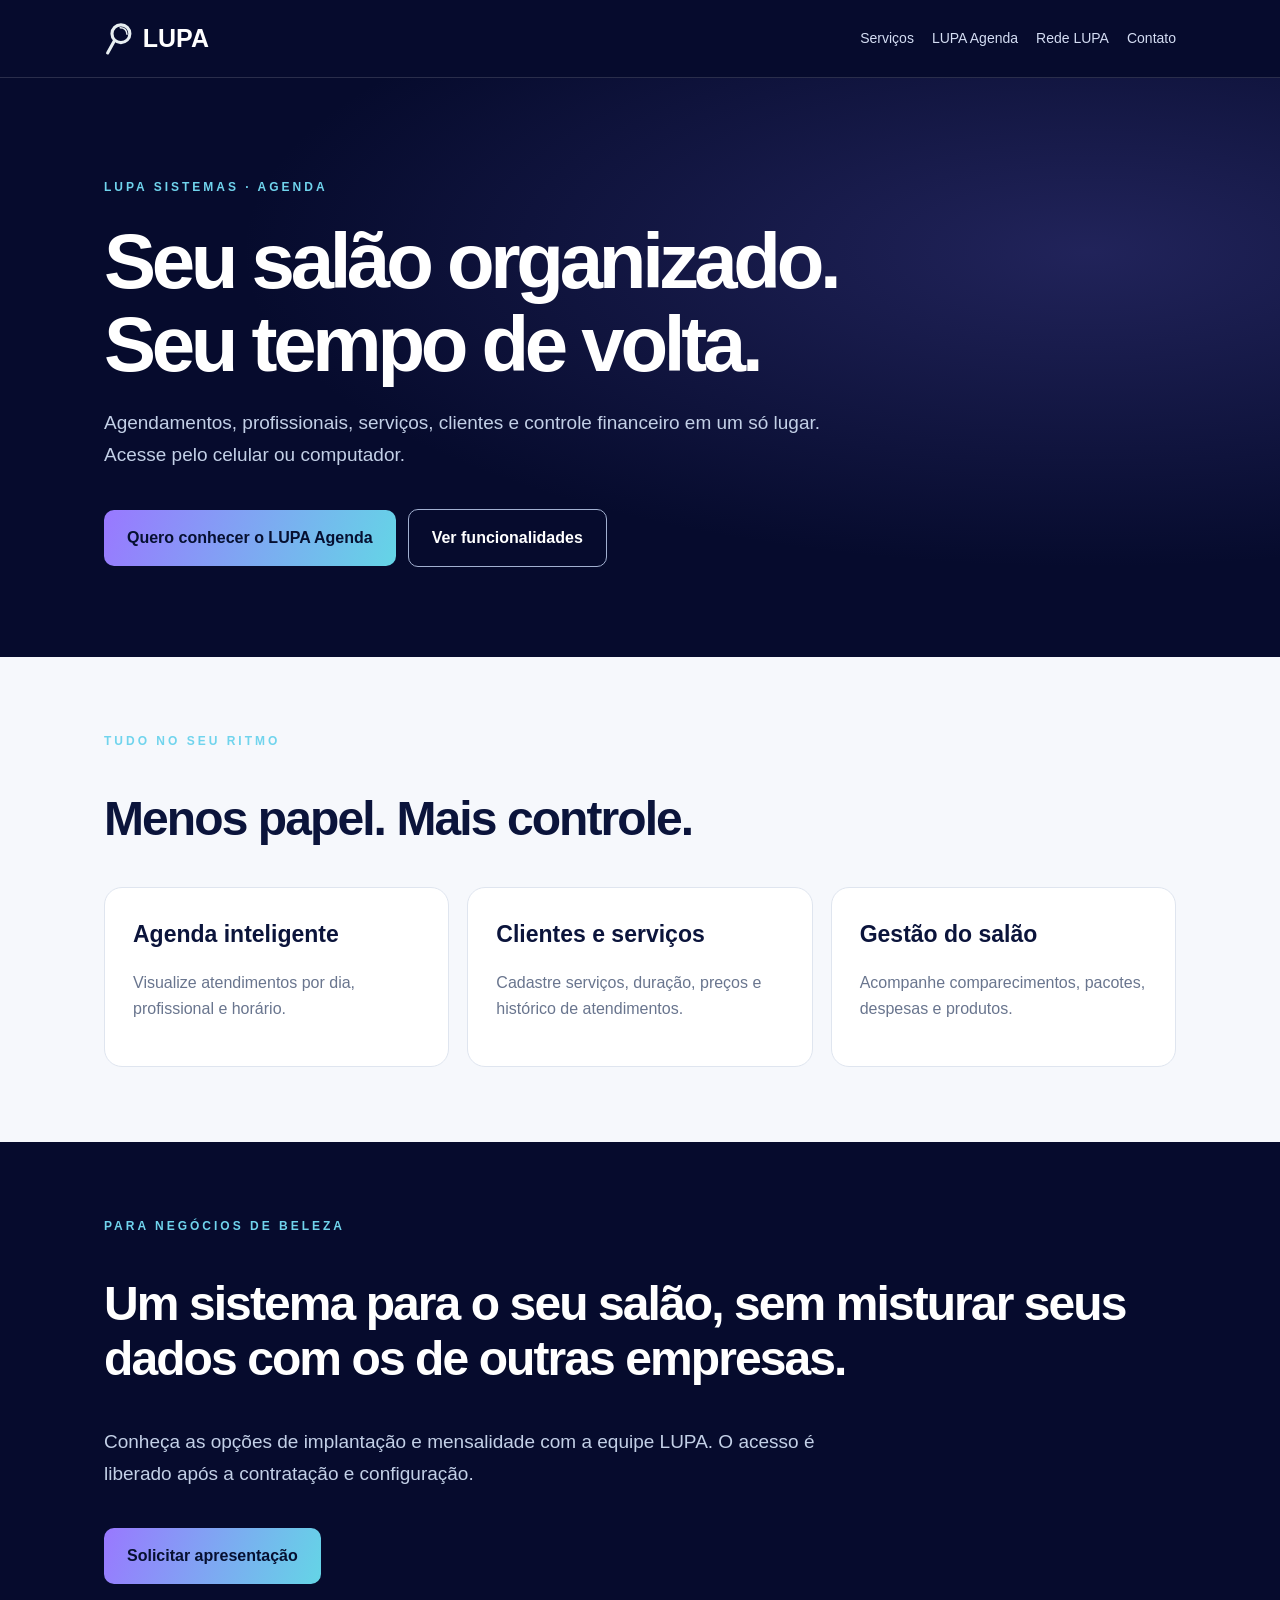
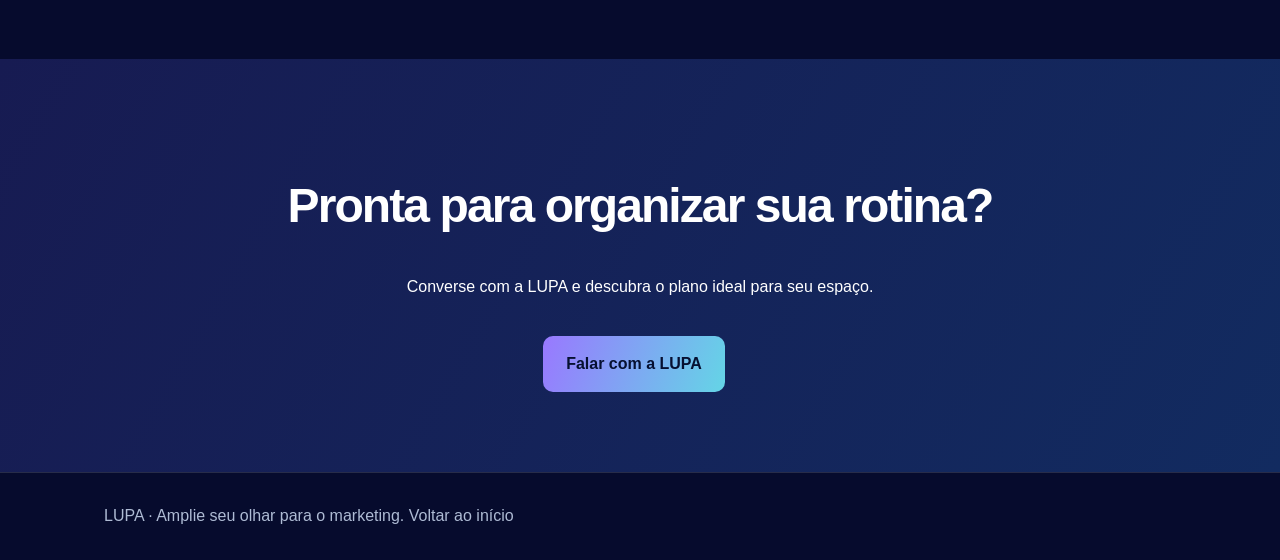
==== lupa-agenda.html @ 725ac6a0 "feat: criar página demonstrativa lupa-agenda.html" ====
<!doctype html><html lang="pt-BR"><head><meta charset="utf-8"><meta name="viewport" content="width=device-width,initial-scale=1"><meta name="description" content="Conheça o sistema de agendamentos para salões e profissionais de beleza."><meta name="robots" content="noindex,nofollow"><title>LUPA Agenda | LUPA</title><link rel="icon" href="assets/simbolo-lupa.svg"><style>:root{--bg:#060b2d;--accent:#70d4ed;--purple:#9b83ff}*{box-sizing:border-box}body{margin:0;background:var(--bg);color:#fff;font:16px/1.65 Inter,Arial,sans-serif}a{color:inherit;text-decoration:none}.wrap{max-width:1120px;margin:auto;padding:0 24px}header{border-bottom:1px solid #ffffff25;padding:18px 0}.nav{display:flex;align-items:center;justify-content:space-between;gap:15px;flex-wrap:wrap}.logo{display:flex;align-items:center;gap:10px;font-size:25px;font-weight:900}.logo img{height:36px}.navlinks{display:flex;gap:18px;flex-wrap:wrap;font-size:14px;color:#d4ddf3}.hero{padding:100px 0 90px;background:radial-gradient(ellipse at 85% 30%,#403f8e77,transparent 55%)}.eyebrow{color:var(--accent);font-size:12px;letter-spacing:3px;font-weight:800;text-transform:uppercase}h1{font-size:clamp(42px,7vw,78px);line-height:1.06;letter-spacing:-.055em;max-width:850px;margin:22px 0}h2{font-size:clamp(30px,4vw,48px);line-height:1.14;letter-spacing:-.04em}h3{font-size:23px;margin:0 0 8px}.lead{font-size:19px;color:#c3d0e7;max-width:720px}.btn{display:inline-block;background:linear-gradient(110deg,#9978ff,#64d5e6);color:#061031;padding:15px 23px;border-radius:10px;font-weight:800;margin:20px 12px 0 0}.btn.secondary{background:transparent;color:white;border:1px solid #a2b0d0}.section{padding:75px 0}.light{background:#f6f8fc;color:#0b143b}.muted{color:#69758e}.grid{display:grid;grid-template-columns:repeat(3,1fr);gap:18px;margin-top:35px}.card{background:#fff;border:1px solid #dfe5ef;border-radius:18px;padding:28px}.card p{color:#69758e}.darkcard{background:#121b47;border:1px solid #ffffff24;color:#fff}.darkcard p{color:#c1cce1}.price{font-size:32px;font-weight:900;color:#252f68}.price small{font-size:14px;font-weight:400}.fine{font-size:13px;opacity:.75}.steps{counter-reset:step}.steps .card:before{counter-increment:step;content:'0' counter(step);display:block;color:#6a5fd0;font-weight:900;margin-bottom:15px}.cta{text-align:center;padding:80px 20px;background:linear-gradient(120deg,#171b52,#122b60)}footer{padding:30px 0;color:#aebbd4;border-top:1px solid #ffffff22}@media(max-width:760px){.hero{padding:65px 0}.grid{grid-template-columns:1fr}.navlinks{font-size:12px;gap:12px}}</style></head><body><header><div class="wrap nav"><a class="logo" href="./"><img src="assets/simbolo-lupa.svg" alt="">LUPA</a><nav class="navlinks"><a href="./#servicos">Serviços</a><a href="lupa-agenda.html">LUPA Agenda</a><a href="rede-lupa.html">Rede LUPA</a><a href="./#orcamento">Contato</a></nav></div></header><main><section class="hero"><div class="wrap"><div class="eyebrow">LUPA SISTEMAS · AGENDA</div><h1>Seu salão organizado.<br>Seu tempo de volta.</h1><p class="lead">Agendamentos, profissionais, serviços, clientes e controle financeiro em um só lugar. Acesse pelo celular ou computador.</p><a class="btn" href="./#orcamento">Quero conhecer o LUPA Agenda</a><a class="btn secondary" href="#funcionalidades">Ver funcionalidades</a></div></section><section class="section light" id="funcionalidades"><div class="wrap"><div class="eyebrow">Tudo no seu ritmo</div><h2>Menos papel. Mais controle.</h2><div class="grid"><article class="card"><h3>Agenda inteligente</h3><p>Visualize atendimentos por dia, profissional e horário.</p></article><article class="card"><h3>Clientes e serviços</h3><p>Cadastre serviços, duração, preços e histórico de atendimentos.</p></article><article class="card"><h3>Gestão do salão</h3><p>Acompanhe comparecimentos, pacotes, despesas e produtos.</p></article></div></div></section><section class="section"><div class="wrap"><div class="eyebrow">Para negócios de beleza</div><h2>Um sistema para o seu salão, sem misturar seus dados com os de outras empresas.</h2><p class="lead">Conheça as opções de implantação e mensalidade com a equipe LUPA. O acesso é liberado após a contratação e configuração.</p><a class="btn" href="./#orcamento">Solicitar apresentação</a></div></section><section class="cta"><div class="wrap"><h2>Pronta para organizar sua rotina?</h2><p>Converse com a LUPA e descubra o plano ideal para seu espaço.</p><a class="btn" href="./#orcamento">Falar com a LUPA</a></div></section></main><footer><div class="wrap">LUPA · Amplie seu olhar para o marketing. <a href="./">Voltar ao início</a></div></footer></body></html>
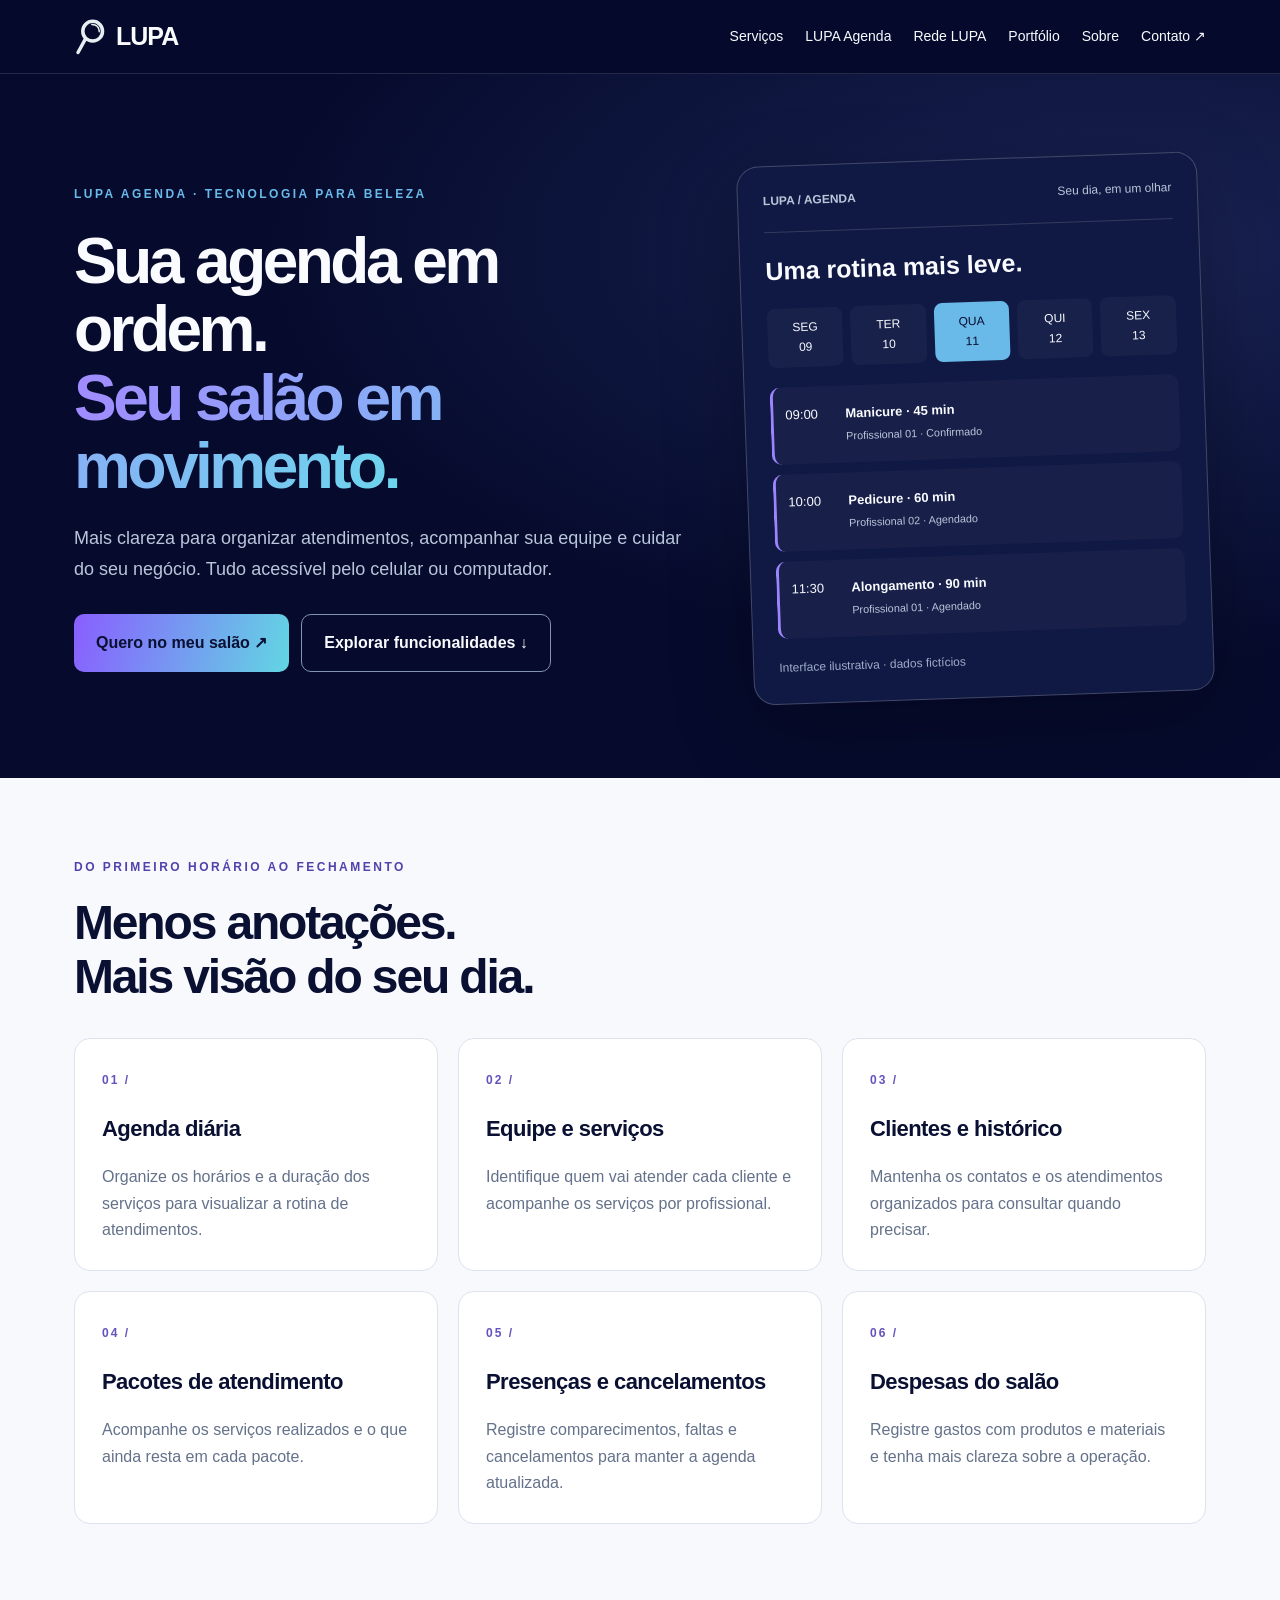
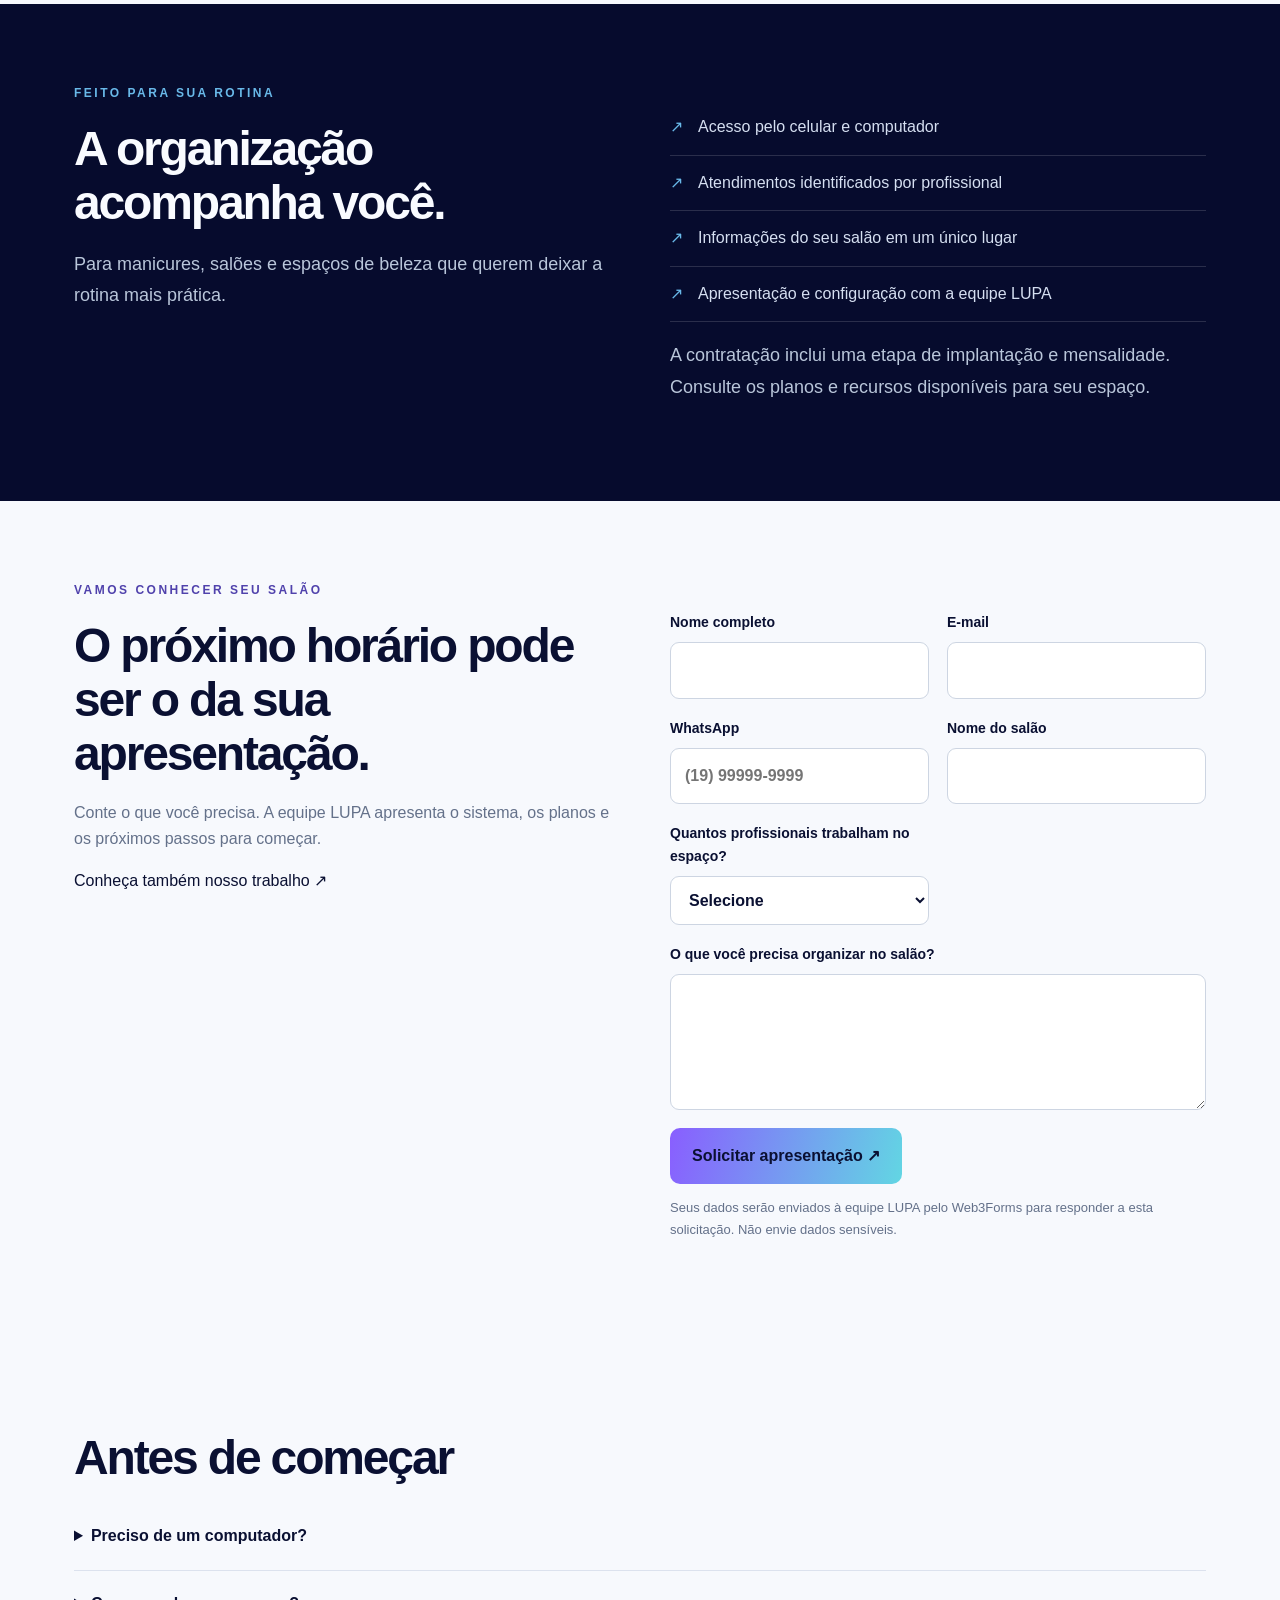
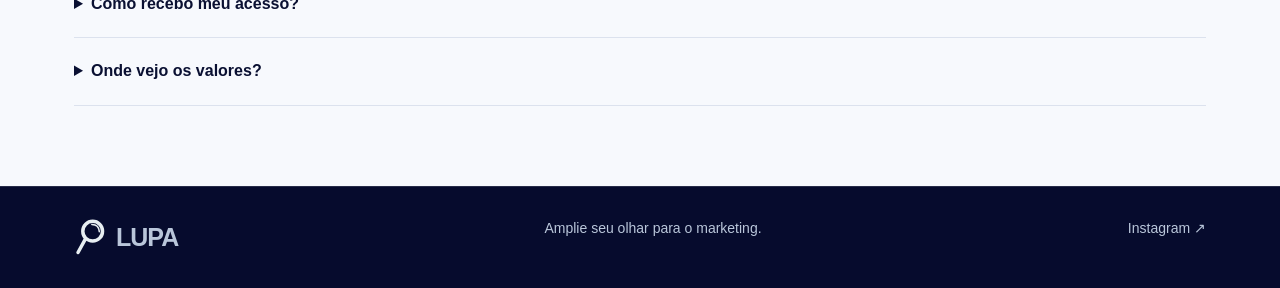
==== commit 4eaa7d68: "Modernize LUPA solution pages and correct public conversion flows" ====
--- a/lupa-agenda.html
+++ b/lupa-agenda.html
@@ -1 +1 @@
-<!doctype html><html lang="pt-BR"><head><meta charset="utf-8"><meta name="viewport" content="width=device-width,initial-scale=1"><meta name="description" content="Conheça o sistema de agendamentos para salões e profissionais de beleza."><meta name="robots" content="noindex,nofollow"><title>LUPA Agenda | LUPA</title><link rel="icon" href="assets/simbolo-lupa.svg"><style>:root{--bg:#060b2d;--accent:#70d4ed;--purple:#9b83ff}*{box-sizing:border-box}body{margin:0;background:var(--bg);color:#fff;font:16px/1.65 Inter,Arial,sans-serif}a{color:inherit;text-decoration:none}.wrap{max-width:1120px;margin:auto;padding:0 24px}header{border-bottom:1px solid #ffffff25;padding:18px 0}.nav{display:flex;align-items:center;justify-content:space-between;gap:15px;flex-wrap:wrap}.logo{display:flex;align-items:center;gap:10px;font-size:25px;font-weight:900}.logo img{height:36px}.navlinks{display:flex;gap:18px;flex-wrap:wrap;font-size:14px;color:#d4ddf3}.hero{padding:100px 0 90px;background:radial-gradient(ellipse at 85% 30%,#403f8e77,transparent 55%)}.eyebrow{color:var(--accent);font-size:12px;letter-spacing:3px;font-weight:800;text-transform:uppercase}h1{font-size:clamp(42px,7vw,78px);line-height:1.06;letter-spacing:-.055em;max-width:850px;margin:22px 0}h2{font-size:clamp(30px,4vw,48px);line-height:1.14;letter-spacing:-.04em}h3{font-size:23px;margin:0 0 8px}.lead{font-size:19px;color:#c3d0e7;max-width:720px}.btn{display:inline-block;background:linear-gradient(110deg,#9978ff,#64d5e6);color:#061031;padding:15px 23px;border-radius:10px;font-weight:800;margin:20px 12px 0 0}.btn.secondary{background:transparent;color:white;border:1px solid #a2b0d0}.section{padding:75px 0}.light{background:#f6f8fc;color:#0b143b}.muted{color:#69758e}.grid{display:grid;grid-template-columns:repeat(3,1fr);gap:18px;margin-top:35px}.card{background:#fff;border:1px solid #dfe5ef;border-radius:18px;padding:28px}.card p{color:#69758e}.darkcard{background:#121b47;border:1px solid #ffffff24;color:#fff}.darkcard p{color:#c1cce1}.price{font-size:32px;font-weight:900;color:#252f68}.price small{font-size:14px;font-weight:400}.fine{font-size:13px;opacity:.75}.steps{counter-reset:step}.steps .card:before{counter-increment:step;content:'0' counter(step);display:block;color:#6a5fd0;font-weight:900;margin-bottom:15px}.cta{text-align:center;padding:80px 20px;background:linear-gradient(120deg,#171b52,#122b60)}footer{padding:30px 0;color:#aebbd4;border-top:1px solid #ffffff22}@media(max-width:760px){.hero{padding:65px 0}.grid{grid-template-columns:1fr}.navlinks{font-size:12px;gap:12px}}</style></head><body><header><div class="wrap nav"><a class="logo" href="./"><img src="assets/simbolo-lupa.svg" alt="">LUPA</a><nav class="navlinks"><a href="./#servicos">Serviços</a><a href="lupa-agenda.html">LUPA Agenda</a><a href="rede-lupa.html">Rede LUPA</a><a href="./#orcamento">Contato</a></nav></div></header><main><section class="hero"><div class="wrap"><div class="eyebrow">LUPA SISTEMAS · AGENDA</div><h1>Seu salão organizado.<br>Seu tempo de volta.</h1><p class="lead">Agendamentos, profissionais, serviços, clientes e controle financeiro em um só lugar. Acesse pelo celular ou computador.</p><a class="btn" href="./#orcamento">Quero conhecer o LUPA Agenda</a><a class="btn secondary" href="#funcionalidades">Ver funcionalidades</a></div></section><section class="section light" id="funcionalidades"><div class="wrap"><div class="eyebrow">Tudo no seu ritmo</div><h2>Menos papel. Mais controle.</h2><div class="grid"><article class="card"><h3>Agenda inteligente</h3><p>Visualize atendimentos por dia, profissional e horário.</p></article><article class="card"><h3>Clientes e serviços</h3><p>Cadastre serviços, duração, preços e histórico de atendimentos.</p></article><article class="card"><h3>Gestão do salão</h3><p>Acompanhe comparecimentos, pacotes, despesas e produtos.</p></article></div></div></section><section class="section"><div class="wrap"><div class="eyebrow">Para negócios de beleza</div><h2>Um sistema para o seu salão, sem misturar seus dados com os de outras empresas.</h2><p class="lead">Conheça as opções de implantação e mensalidade com a equipe LUPA. O acesso é liberado após a contratação e configuração.</p><a class="btn" href="./#orcamento">Solicitar apresentação</a></div></section><section class="cta"><div class="wrap"><h2>Pronta para organizar sua rotina?</h2><p>Converse com a LUPA e descubra o plano ideal para seu espaço.</p><a class="btn" href="./#orcamento">Falar com a LUPA</a></div></section></main><footer><div class="wrap">LUPA · Amplie seu olhar para o marketing. <a href="./">Voltar ao início</a></div></footer></body></html>+<!doctype html><html lang="pt-BR"><head><meta charset="utf-8"><meta name="viewport" content="width=device-width,initial-scale=1"><meta name="theme-color" content="#060b2d"><title>LUPA Agenda | Mais controle para seu salão</title><meta name="description" content="Organize os horários, clientes, profissionais e serviços do seu salão com o LUPA Agenda. Solicite uma apresentação."><link rel="canonical" href="https://lupamarketingbr-coder.github.io/site-lupa/lupa-agenda.html"><link rel="icon" href="assets/simbolo-lupa.svg"><link rel="stylesheet" href="assets/site.css?v=20261113"><script src="assets/site.js?v=20261113" defer></script></head><body><a class="skip" href="#conteudo">Pular para o conteúdo</a><header><nav class="nav" aria-label="Principal"><a class="brand" href="./"><img src="assets/simbolo-lupa.svg" alt="Símbolo LUPA">LUPA</a><div class="navlinks"><a href="./#servicos">Serviços</a><a href="lupa-agenda.html">LUPA Agenda</a><a href="rede-lupa.html">Rede LUPA</a><a href="./#portfolio">Portfólio</a><a href="./#sobre">Sobre</a><a href="./#orcamento">Contato ↗</a></div><details class="mobile-menu"><summary>Menu ☰</summary><div class="mobile-menu-links"><a href="./#servicos">Serviços</a><a href="lupa-agenda.html">LUPA Agenda</a><a href="rede-lupa.html">Rede LUPA</a><a href="./#portfolio">Portfólio</a><a href="./#sobre">Sobre</a><a href="./#orcamento">Contato ↗</a></div></details></nav></header><main id="conteudo"><section class="solution-hero"><div class="wrap"><div><div class="eyebrow">LUPA Agenda · Tecnologia para beleza</div><h1>Sua agenda em ordem.<br><span class="gradient">Seu salão em movimento.</span></h1><p class="lead">Mais clareza para organizar atendimentos, acompanhar sua equipe e cuidar do seu negócio. Tudo acessível pelo celular ou computador.</p><div class="actions"><a class="button" href="#contratar">Quero no meu salão ↗</a><a class="button outline" href="#funcionalidades">Explorar funcionalidades ↓</a></div></div><div class="demo" aria-label="Exemplo ilustrativo de agenda"><div class="demo-top"><strong>LUPA / AGENDA</strong><span>Seu dia, em um olhar</span></div><div class="demo-title">Uma rotina mais leve.</div><div class="demo-days"><span>SEG<br>09</span><span>TER<br>10</span><span class="active">QUA<br>11</span><span>QUI<br>12</span><span>SEX<br>13</span></div><div class="appointment"><span>09:00</span><div><strong>Manicure · 45 min</strong><small>Profissional 01 · Confirmado</small></div></div><div class="appointment"><span>10:00</span><div><strong>Pedicure · 60 min</strong><small>Profissional 02 · Agendado</small></div></div><div class="appointment"><span>11:30</span><div><strong>Alongamento · 90 min</strong><small>Profissional 01 · Agendado</small></div></div><p class="demo-caption">Interface ilustrativa · dados fictícios</p></div></div></section><section class="section light" id="funcionalidades"><div class="wrap"><div class="eyebrow">Do primeiro horário ao fechamento</div><h2>Menos anotações.<br>Mais visão do seu dia.</h2><div class="grid"><article class="feature"><span class="number">01 /</span><h3>Agenda diária</h3><p>Organize os horários e a duração dos serviços para visualizar a rotina de atendimentos.</p></article><article class="feature"><span class="number">02 /</span><h3>Equipe e serviços</h3><p>Identifique quem vai atender cada cliente e acompanhe os serviços por profissional.</p></article><article class="feature"><span class="number">03 /</span><h3>Clientes e histórico</h3><p>Mantenha os contatos e os atendimentos organizados para consultar quando precisar.</p></article><article class="feature"><span class="number">04 /</span><h3>Pacotes de atendimento</h3><p>Acompanhe os serviços realizados e o que ainda resta em cada pacote.</p></article><article class="feature"><span class="number">05 /</span><h3>Presenças e cancelamentos</h3><p>Registre comparecimentos, faltas e cancelamentos para manter a agenda atualizada.</p></article><article class="feature"><span class="number">06 /</span><h3>Despesas do salão</h3><p>Registre gastos com produtos e materiais e tenha mais clareza sobre a operação.</p></article></div></div></section><section class="section"><div class="wrap split"><div><div class="eyebrow">Feito para sua rotina</div><h2>A organização acompanha você.</h2><p class="lead">Para manicures, salões e espaços de beleza que querem deixar a rotina mais prática.</p></div><div><ul class="ticks"><li>Acesso pelo celular e computador</li><li>Atendimentos identificados por profissional</li><li>Informações do seu salão em um único lugar</li><li>Apresentação e configuração com a equipe LUPA</li></ul><p class="lead">A contratação inclui uma etapa de implantação e mensalidade. Consulte os planos e recursos disponíveis para seu espaço.</p></div></div></section><section class="section light" id="contratar"><div class="wrap split"><div><div class="eyebrow">Vamos conhecer seu salão</div><h2>O próximo horário pode ser o da sua apresentação.</h2><p class="sub">Conte o que você precisa. A equipe LUPA apresenta o sistema, os planos e os próximos passos para começar.</p><a href="./#portfolio">Conheça também nosso trabalho ↗</a></div><div><form class="formgrid lead-form" action="https://api.web3forms.com/submit" method="POST" data-solution="LUPA Agenda"><input type="hidden" name="access_key" value="be40f302-0a38-4d81-be1d-0a4ae62095be"><input type="hidden" name="subject" value="Apresentação — LUPA Agenda"><input type="hidden" name="from_name" value="Site LUPA"><input type="hidden" name="Solução" value="LUPA Agenda"><input type="checkbox" name="botcheck" hidden tabindex="-1" autocomplete="off"><label>Nome completo<input name="Nome" required autocomplete="name" maxlength="120"></label><label>E-mail<input name="email" type="email" required autocomplete="email"></label><label>WhatsApp<input name="WhatsApp" type="tel" required autocomplete="tel" minlength="10" maxlength="25" placeholder="(19) 99999-9999"></label><label>Nome do salão<input name="Empresa" required autocomplete="organization"></label><label>Quantos profissionais trabalham no espaço?<select name="Profissionais" required><option value="">Selecione</option><option>Somente eu</option><option>2 a 5</option><option>6 ou mais</option></select></label><label class="wide">O que você precisa organizar no salão?<textarea name="Mensagem" rows="4" required maxlength="3000"></textarea></label><div class="wide"><button class="button" type="submit">Solicitar apresentação ↗</button><p class="note">Seus dados serão enviados à equipe LUPA pelo Web3Forms para responder a esta solicitação. Não envie dados sensíveis.</p><div class="notice success" role="status" hidden>Recebemos sua solicitação! A equipe LUPA entrará em contato pelos dados informados.</div><div class="notice error" role="alert" hidden>Não foi possível confirmar o envio. Tente novamente ou fale com a LUPA pelo <a href="https://www.instagram.com/lupamarketing_/">Instagram</a>.</div></div></form></div></div></section><section class="section light"><div class="wrap"><h2>Antes de começar</h2><details class="faq"><summary>Preciso de um computador?</summary><p>Você pode acessar pelo navegador do celular ou computador. A equipe orienta o acesso durante a implantação.</p></details><details class="faq"><summary>Como recebo meu acesso?</summary><p>Após a contratação e configuração do salão, a equipe LUPA informa como acessar seu ambiente. Esta página é a apresentação pública do serviço.</p></details><details class="faq"><summary>Onde vejo os valores?</summary><p>Solicite uma apresentação para conhecer os planos, a taxa de implantação e os recursos incluídos.</p></details></div></section></main><footer><div class="wrap foot"><a class="brand" href="./"><img src="assets/simbolo-lupa.svg" alt="Símbolo LUPA">LUPA</a><span>Amplie seu olhar para o marketing.</span><a href="https://www.instagram.com/lupamarketing_/" target="_blank" rel="noopener noreferrer">Instagram ↗</a></div></footer></body></html>
--- a/assets/site.css
+++ b/assets/site.css
@@ -0,0 +1,5 @@
+
+:root{--navy:#060b2d;--blue:#69b9e9;--purple:#895eff;--ink:#0a1032;--muted:#b9c6da}html{scroll-behavior:smooth}*{box-sizing:border-box}body{margin:0;background:var(--navy);color:#f9fbff;font:16px/1.65 Inter,Arial,sans-serif}a{color:inherit;text-decoration:none}button,input,textarea,select{font:inherit}.wrap{max-width:1180px;margin:auto;padding:0 24px}header{position:sticky;top:0;z-index:20;background:#060b2df2;backdrop-filter:blur(18px);border-bottom:1px solid #ffffff20}.nav{display:flex;align-items:center;justify-content:space-between;gap:24px;padding:16px 24px;max-width:1180px;margin:auto}.brand{display:flex;align-items:center;gap:10px;font-size:25px;font-weight:900;letter-spacing:-1px}.brand img{width:32px;height:40px}.navlinks{display:flex;align-items:center;gap:22px;font-size:14px}.navlinks a:hover{color:var(--blue)}.mobile-menu{display:none}.button{display:inline-flex;align-items:center;justify-content:center;gap:12px;padding:15px 22px;min-height:48px;border:0;border-radius:10px;background:linear-gradient(105deg,#895eff,#62d6e3);color:var(--ink);font-weight:800;cursor:pointer}.button.outline{background:transparent;color:inherit;border:1px solid #8293b0}.button:disabled{opacity:.6;cursor:wait}a,button,input,select,textarea,summary{outline-offset:5px}a:focus-visible,button:focus-visible,summary:focus-visible{outline:3px solid var(--blue)}.eyebrow{text-transform:uppercase;letter-spacing:2.5px;color:var(--blue);font-size:12px;font-weight:800}.gradient{background:linear-gradient(100deg,#a18aff,#6ed5ed);background-clip:text;-webkit-background-clip:text;color:transparent}.solution-hero{position:relative;padding:85px 0 80px;overflow:hidden;background:radial-gradient(ellipse at 88% 25%,#36478c66,transparent 55%)}.solution-hero .wrap{display:grid;grid-template-columns:1.15fr .85fr;align-items:center;gap:48px}h1{font-size:clamp(40px,5vw,68px);line-height:1.07;letter-spacing:-.055em;margin:22px 0}h2{font-size:clamp(30px,4vw,48px);line-height:1.13;letter-spacing:-.045em;margin:18px 0}h3{font-size:22px;line-height:1.25;letter-spacing:-.025em}.lead{color:var(--muted);font-size:18px;line-height:1.75;max-width:620px}.actions{display:flex;gap:12px;flex-wrap:wrap;margin-top:28px}.section{padding:80px 0}.light{background:#f7f9fd;color:var(--ink)}.light .eyebrow{color:#5042ac}.sub{max-width:660px;color:#64718a}.grid{display:grid;grid-template-columns:repeat(3,minmax(0,1fr));gap:20px;margin-top:34px}.feature{padding:27px;border:1px solid #dce2ee;border-radius:16px;background:white}.feature p{color:#64718a;margin-bottom:0}.feature .number{color:#6652bd;font-size:12px;font-weight:800;letter-spacing:2px}.split{display:grid;grid-template-columns:1fr 1fr;gap:60px;align-items:start}.ticks{padding:0;list-style:none}.ticks li{padding:14px 0;border-bottom:1px solid #ffffff25;color:#d5dff1}.ticks li:before{content:'↗';color:var(--blue);margin-right:15px}.demo{background:#101943;border:1px solid #ffffff35;border-radius:22px;padding:25px;box-shadow:0 25px 80px #0004;transform:rotate(-2deg)}.demo-top{display:flex;justify-content:space-between;gap:12px;color:#b9c6da;font-size:12px;border-bottom:1px solid #ffffff25;padding-bottom:20px}.demo-title{font-size:25px;line-height:1.2;font-weight:800;margin:23px 0}.demo-days{display:grid;grid-template-columns:repeat(5,1fr);gap:8px;margin-bottom:20px}.demo-days span{padding:10px 3px;text-align:center;border-radius:8px;background:#ffffff09;font-size:12px}.demo-days span.active{background:#69b9e9;color:#060b2d}.appointment{display:grid;grid-template-columns:45px 1fr;gap:15px;padding:17px 12px;margin-top:10px;border-radius:10px;background:#ffffff08;border-left:3px solid #9c84ff;font-size:13px}.appointment strong{display:block}.appointment small{color:#b9c6da}.demo-caption{color:#9eadcb;font-size:12px;margin:20px 0 0}.commission{font-size:clamp(70px,8vw,108px);letter-spacing:-.07em;font-weight:900;line-height:1.1;margin:25px 0}.commission small{font-size:28px;letter-spacing:-1px}.pill{display:inline-block;border:1px solid #ffffff30;border-radius:100px;padding:7px 12px;font-size:12px;color:#c5d5ef}.formgrid{display:grid;grid-template-columns:1fr 1fr;gap:18px;margin-top:30px}.formgrid label{display:flex;flex-direction:column;gap:8px;font-size:14px;font-weight:700}.formgrid input,.formgrid select,.formgrid textarea{width:100%;padding:14px;background:white;border:1px solid #cdd5e2;border-radius:9px;color:var(--ink);font-size:16px;min-height:48px}.wide{grid-column:1/-1}.note{font-size:13px;color:#64718a}.notice{padding:20px;border-radius:10px;margin-top:20px}.notice.success{background:#dff8ee;color:#0a4c37}.notice.error{background:#ffeaea;color:#8c2222}[hidden]{display:none!important}.faq{border-bottom:1px solid #dce2ee;padding:20px 0}.faq summary{font-weight:800;cursor:pointer}.faq p{color:#64718a;max-width:800px}.solution-banner{display:flex;justify-content:space-between;align-items:center;gap:40px;border-top:1px solid #ffffff25;padding:40px 0}.solution-banner p{color:#b9c6da}footer{padding:30px 0;border-top:1px solid #ffffff22;color:#b9c6da;font-size:14px}.foot{display:flex;justify-content:space-between;gap:20px;flex-wrap:wrap}.skip{position:fixed;top:-100px;left:20px;z-index:100;padding:12px;background:#fff;color:#060b2d}.skip:focus{top:10px}section[id]{scroll-margin-top:90px}
+@media(max-width:1000px){.navlinks{gap:14px;font-size:12px}.solution-hero .wrap{gap:28px}.demo{padding:20px} .hero-cover-inner{gap:22px}}
+@media(max-width:760px){.nav{padding:12px 18px}.navlinks{display:none}.mobile-menu{display:block;position:relative}.mobile-menu summary{list-style:none;cursor:pointer;border:1px solid #ffffff40;border-radius:9px;padding:10px 14px;min-height:44px}.mobile-menu summary::-webkit-details-marker{display:none}.mobile-menu-links{position:absolute;right:0;top:calc(100% + 10px);width:min(280px,calc(100vw - 36px));background:#111a43;border:1px solid #ffffff30;border-radius:12px;padding:10px;box-shadow:0 20px 50px #0008}.mobile-menu-links a{display:block;padding:13px}.solution-hero{padding:55px 0}.solution-hero .wrap,.split,.grid{grid-template-columns:1fr}.solution-hero .wrap{gap:40px}.demo{transform:none;max-width:480px;width:100%;margin:auto}.grid{gap:14px}.section{padding:55px 0}.formgrid{grid-template-columns:1fr}.solution-banner{align-items:start;flex-direction:column;gap:15px}.wrap{padding:0 20px}.actions .button{flex:1;text-align:center}.hero-cover-symbol{min-width:0}.hero-cover-inner{grid-template-columns:1fr}.hero-cover-halo{max-width:240px;margin:auto}.hero-cover-symbol img{max-height:200px}.hero-cover{min-height:auto}.cards{grid-template-columns:1fr!important}section[id]{scroll-margin-top:80px}}
+@media(prefers-reduced-motion:reduce){html{scroll-behavior:auto}*{transition:none!important}}
